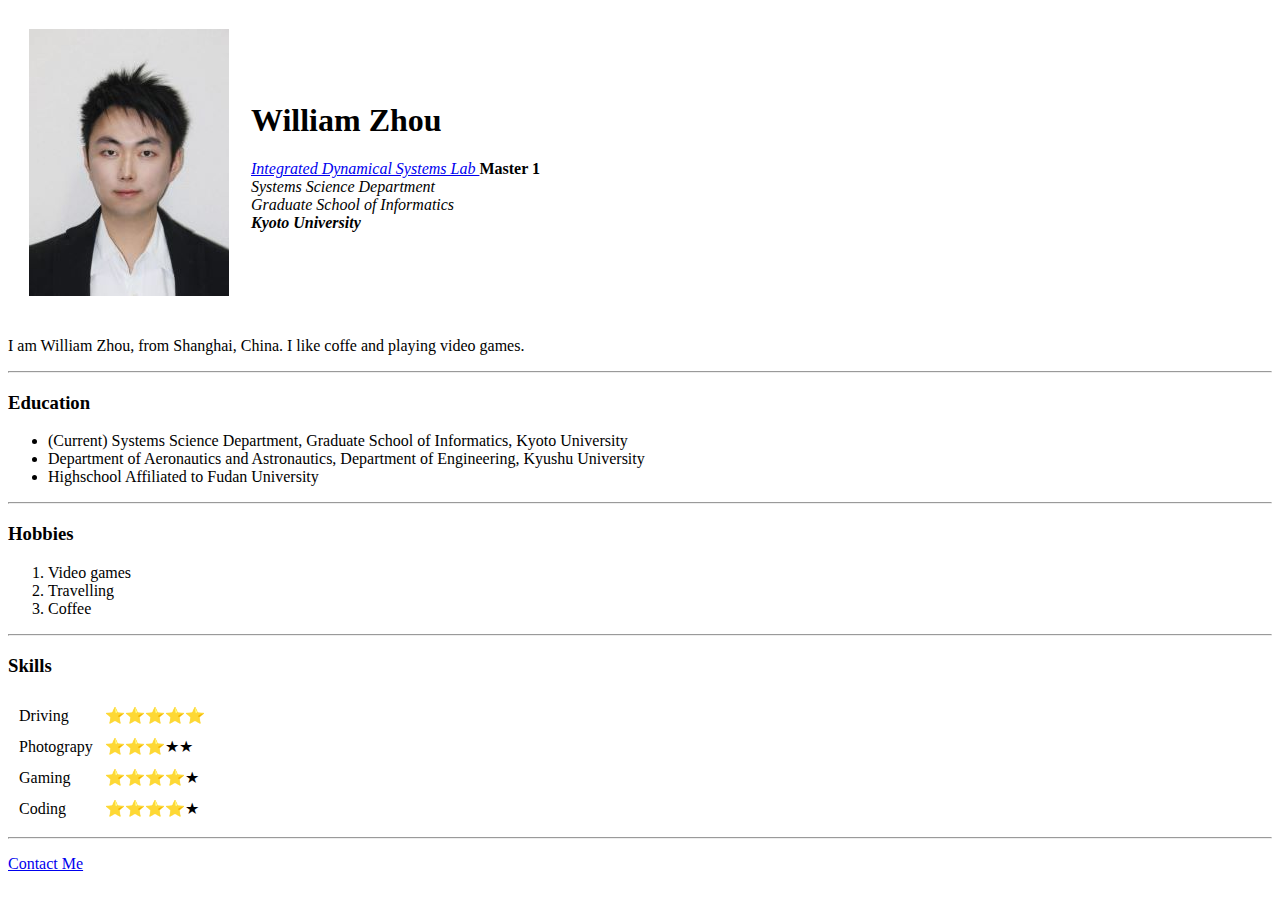
==== index.html @ 80af4d1c "Add initial CV website files" ====
<!DOCTYPE html>
<html lang="en" dir="ltr">

<head>
  <meta charset="utf-8">
  <title>William's Personal Site</title>
</head>

<body>
  <table cellspacing="20">
    <tr>
      <td><img src="image/Photo_Zhou_Junwei.jpg" alt="William profile picture"></td>
      <td>
        <h1>William Zhou</h1>
        <p><a href="http://www.ids.sys.i.kyoto-u.ac.jp/"><em>Integrated Dynamical Systems Lab </em></a>
          <strong>Master 1</strong> <br>
          <em>Systems Science Department</em><br>
          <em>Graduate School of Informatics</em><br>
          <em><strong>Kyoto University</strong></em><br>
        </p>
      </td>
    </tr>
  </table>
  <p>I am William Zhou, from Shanghai, China. I like coffe and playing video games.</p>
  <hr>
  <h3>Education</h3>
  <ul>
    <li>(Current) Systems Science Department, Graduate School of Informatics, Kyoto University</li>
    <li>Department of Aeronautics and Astronautics, Department of Engineering, Kyushu University</li>
    <li>Highschool Affiliated to Fudan University</li>
  </ul>
  <hr>
  <h3>Hobbies</h3>
  <ol>
    <li>Video games</li>
    <li>Travelling</li>
    <li>Coffee</li>
  </ol>
  <hr>
  <h3>Skills</h3>
  <table cellspacing="10">
    <tr>
      <td>Driving</td>
      <td>⭐⭐⭐⭐⭐</td>
    </tr>
    <tr>
      <td>Photograpy</td>
      <td>⭐⭐⭐★★</td>
    </tr>
    <tr>
      <td>Gaming</td>
      <td>⭐⭐⭐⭐★</td>
    </tr>
    <tr>
      <td>Coding</td>
      <td>⭐⭐⭐⭐★</td>
    </tr>
  </table>
  <hr>
  <p>
    <a href="contact.html">Contact Me</a>
  </p>
</body>

</html>
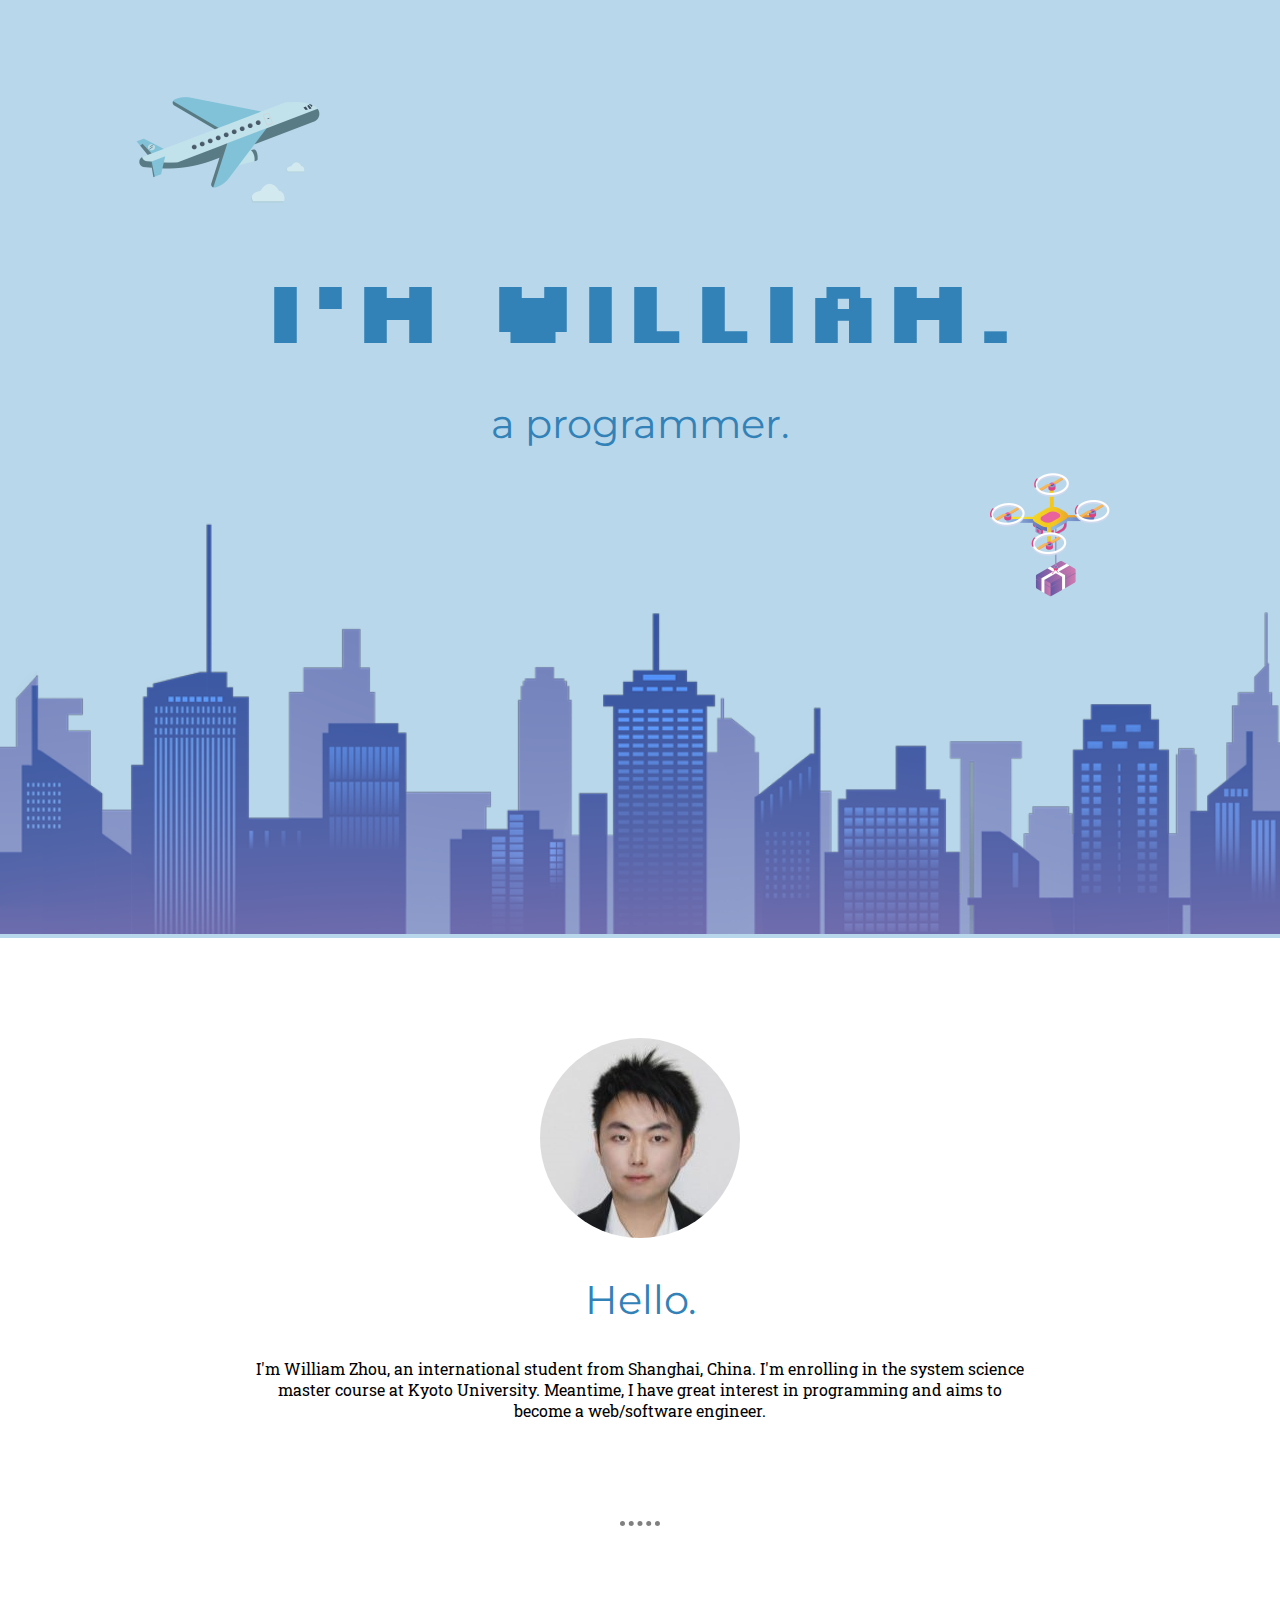
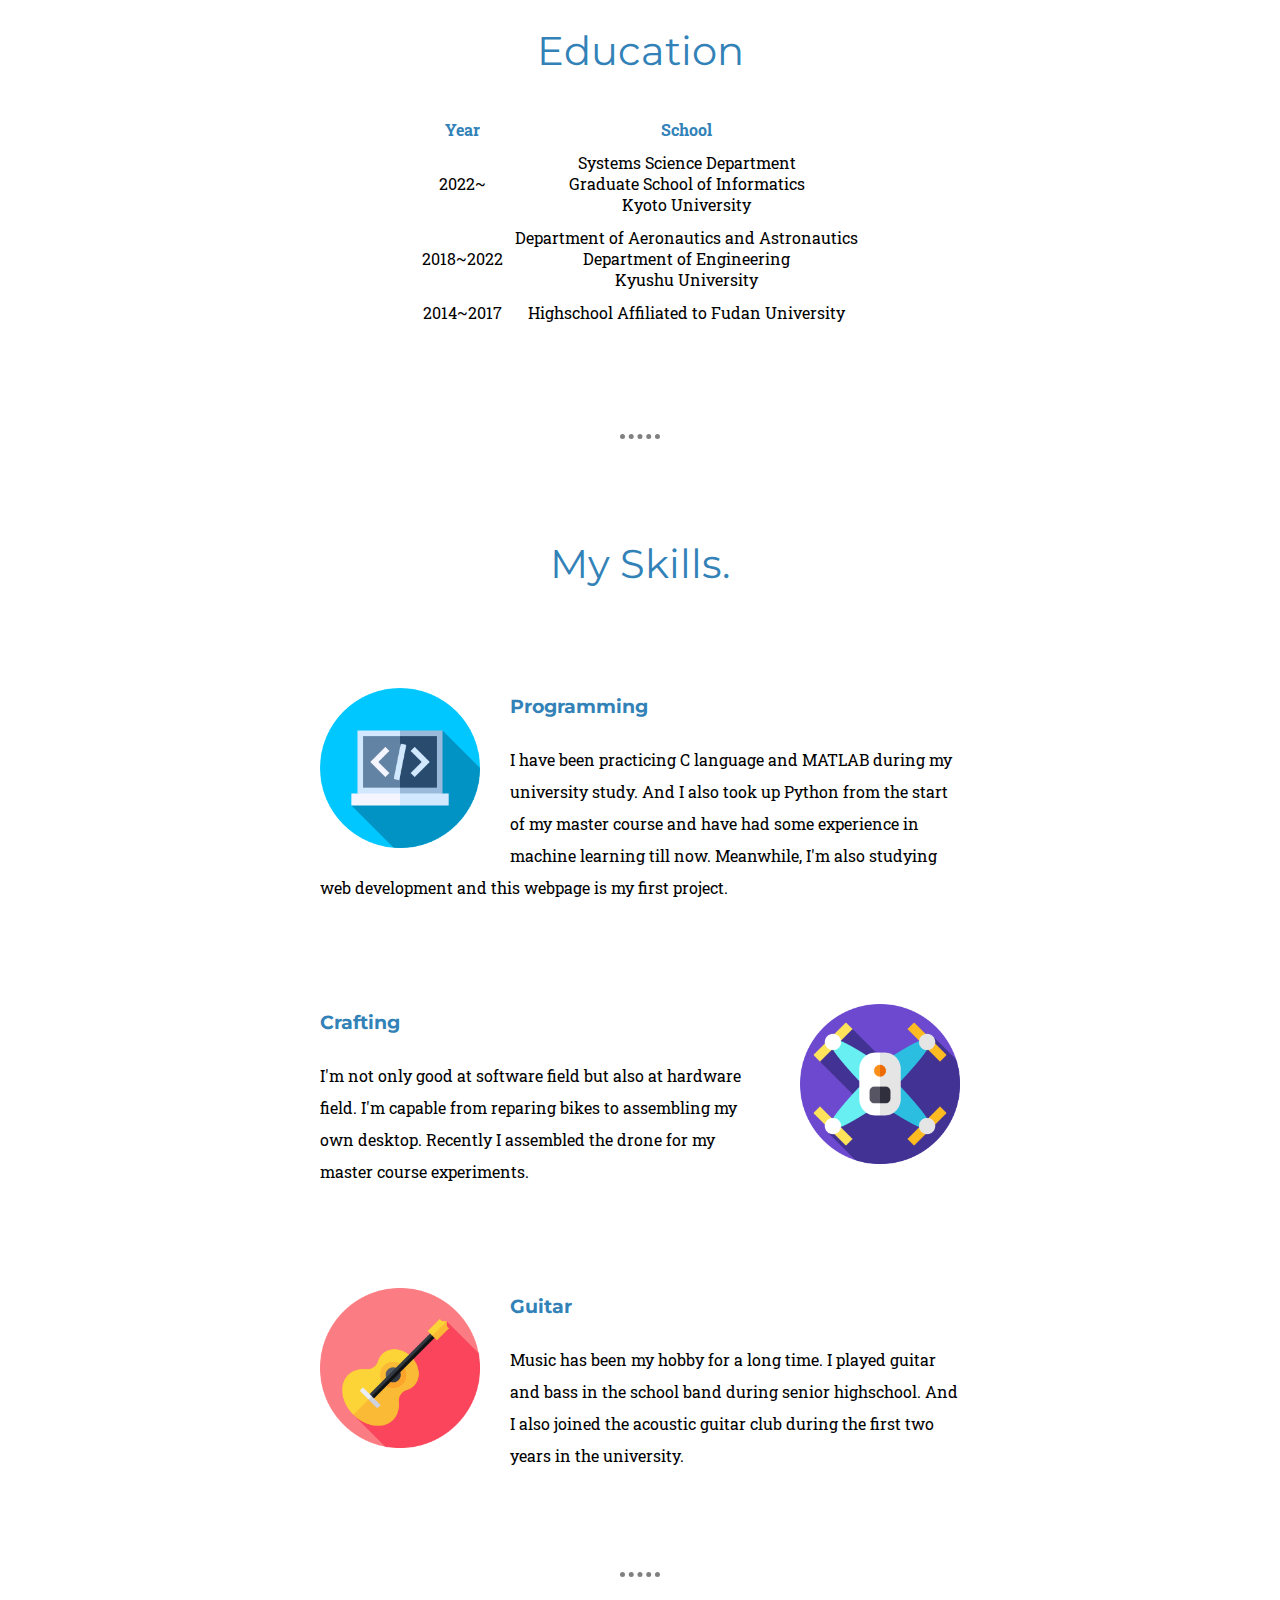
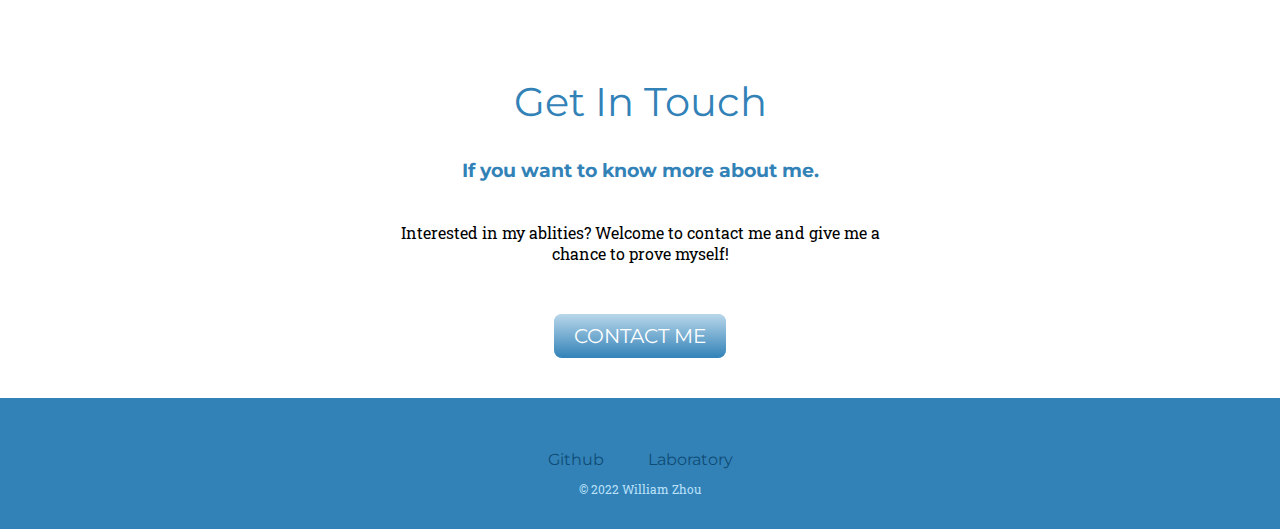
==== commit 5e80f9b5: "Totaly new update for the webpage" ====
--- a/index.html
+++ b/index.html
@@ -3,63 +3,89 @@
 
 <head>
   <meta charset="utf-8">
-  <title>William's Personal Site</title>
+  <title>William Zhou</title>
+  <link rel="stylesheet" href="css/styles.css">
+  <link rel="icon" href="favicon.ico">
+  <link rel="preconnect" href="https://fonts.googleapis.com">
+  <link rel="preconnect" href="https://fonts.gstatic.com" crossorigin>
+  <link href="https://fonts.googleapis.com/css2?family=Montserrat&family=Roboto+Slab&family=Silkscreen&display=swap" rel="stylesheet">
 </head>
 
 <body>
-  <table cellspacing="20">
-    <tr>
-      <td><img src="image/Photo_Zhou_Junwei.jpg" alt="William profile picture"></td>
-      <td>
-        <h1>William Zhou</h1>
-        <p><a href="http://www.ids.sys.i.kyoto-u.ac.jp/"><em>Integrated Dynamical Systems Lab </em></a>
-          <strong>Master 1</strong> <br>
-          <em>Systems Science Department</em><br>
-          <em>Graduate School of Informatics</em><br>
-          <em><strong>Kyoto University</strong></em><br>
-        </p>
-      </td>
-    </tr>
-  </table>
-  <p>I am William Zhou, from Shanghai, China. I like coffe and playing video games.</p>
-  <hr>
-  <h3>Education</h3>
-  <ul>
-    <li>(Current) Systems Science Department, Graduate School of Informatics, Kyoto University</li>
-    <li>Department of Aeronautics and Astronautics, Department of Engineering, Kyushu University</li>
-    <li>Highschool Affiliated to Fudan University</li>
-  </ul>
-  <hr>
-  <h3>Hobbies</h3>
-  <ol>
-    <li>Video games</li>
-    <li>Travelling</li>
-    <li>Coffee</li>
-  </ol>
-  <hr>
-  <h3>Skills</h3>
-  <table cellspacing="10">
-    <tr>
-      <td>Driving</td>
-      <td>⭐⭐⭐⭐⭐</td>
-    </tr>
-    <tr>
-      <td>Photograpy</td>
-      <td>⭐⭐⭐★★</td>
-    </tr>
-    <tr>
-      <td>Gaming</td>
-      <td>⭐⭐⭐⭐★</td>
-    </tr>
-    <tr>
-      <td>Coding</td>
-      <td>⭐⭐⭐⭐★</td>
-    </tr>
-  </table>
-  <hr>
-  <p>
-    <a href="contact.html">Contact Me</a>
-  </p>
+  <div class="top-container">
+    <img class="plane" src="images/plane.png" alt="plane-img">
+    <h1>I'm William.</h1>
+    <h2>a programmer.</h2>
+    <img class="cargodrone" src="images/cargodrone.png" alt="cargodrone-img">
+    <img class="city" src="images/city.png" alt="city-img">
+  </div>
+  <div class="middle-container">
+    <div class="profile">
+      <img class="profile-img" src="images/Photo_Zhou_Junwei.jpg" alt="profile-img">
+      <h2>Hello.</h2>
+
+      <p class="introduction">I'm William Zhou, an international student from Shanghai, China. I'm enrolling in the system science master course at Kyoto University. Meantime, I have great interest in programming and aims to become a web/software engineer.</p>
+    </div>
+    <hr>
+    <div class="education">
+      <h2>Education</h2>
+      <table class="school" cellspacing="10">
+        <thead>
+          <tr>
+            <th>Year</th>
+            <th>School</th>
+          </tr>
+        </thead>
+        <tbody>
+          <tr>
+            <td>2022~</td>
+            <td>Systems Science Department<br>Graduate School of Informatics<br>Kyoto University</td>
+          </tr>
+          <tr>
+            <td>2018~2022</td>
+            <td>Department of Aeronautics and Astronautics<br>Department of Engineering<br>Kyushu University</td>
+          </tr>
+          <tr>
+            <td>2014~2017</td>
+            <td>Highschool Affiliated to Fudan University</td>
+          </tr>
+        </tbody>
+      </table>
+    </div>
+    <hr>
+    <div class="skills">
+      <h2>My Skills.</h2>
+      <div class="skill-row">
+        <img class="icon-programming" src="images/programming.png" alt="programming-img">
+        <h3>Programming</h3>
+        <p>I have been practicing C language and MATLAB during my university study. And I also took up Python from the start of my master course and have had some experience in machine learning till now. Meanwhile, I'm also studying web development and this webpage is my first project. </p>
+      </div>
+      <div class="skill-row">
+        <img class="icon-drone" src="images/drone.png" alt="drone-img">
+        <h3>Crafting</h3>
+        <p>I'm not only good at software field but also at hardware field. I'm capable from reparing bikes to assembling my own desktop. Recently I assembled the drone for my master course experiments.</p>
+      </div>
+      <div class="skill-row">
+        <img class="icon-guitar" src="images/guitar.png" alt="guitar-img">
+        <h3>Guitar</h3>
+        <p>Music has been my hobby for a long time. I played guitar and bass in the school band during senior highschool. And I also joined the acoustic guitar club during the first two years in the university.</p>
+      </div>
+    </div>
+    <hr>
+    <div class="contact-me">
+      <h2>Get In Touch</h2>
+      <h3>If you want to know more about me.</h3>
+      <p class="contact-message">Interested in my ablities? Welcome to contact me and give me a chance to prove myself!</p>
+      <a class="btn" href="mailto:williamvg21@email.com">CONTACT ME</a>
+    </div>
+  </div>
+
+
+  <div class="bottom-container">
+    <a class="footer-link" href="https://github.com/VGSTU">Github</a>
+    <a class="footer-link" href="http://www.ids.sys.i.kyoto-u.ac.jp/members.html">Laboratory</a>
+    <p class="copyright">© 2022 William Zhou</p>
+  </div>
 </body>
 
 </html>
--- a/css/styles.css
+++ b/css/styles.css
@@ -0,0 +1,151 @@
+/*************TAG SELECTORS****************/
+a {
+  color: #0F4C75;
+  font-family: 'Montserrat', sans-serif;
+  margin: 10px 20px;
+  text-decoration: none;
+}
+
+a:hover {
+  color: #BBE1FA;
+}
+
+body {
+  margin: 0;
+  text-align: center;
+  font-family: 'Roboto Slab', serif;
+}
+
+h1 {
+  color: #3282B8;
+  margin: 50px auto 0 auto;
+  font-family: 'Silkscreen', cursive;
+  font-size: 5.625rem;
+}
+
+h2 {
+  color: #3282B8;
+  font-family: 'Montserrat', sans-serif;
+  font-size: 2.5rem;
+  font-weight: normal;
+}
+
+h3 {
+  color: #3282B8;
+  font-family: 'Montserrat', sans-serif;
+}
+
+hr {
+  border-style: none;
+  border-top: 5px dotted grey;
+  width: 40px;
+  margin: 100px auto;
+}
+
+table {
+  margin: auto;
+}
+
+thead {
+  color: #3282B8;
+}
+/*************CLASS SELECTORS****************/
+.bottom-container {
+  margin-top: 50px;
+  padding: 50px 0 20px;
+  background-color: #3282B8;
+}
+
+.cargodrone {
+  position: absolute;
+  right: 10%;
+  bottom: 300px;
+}
+
+.city {
+  width: 100%;
+}
+
+.contact-message {
+  width: 40%;
+  margin: 40px auto 60px;
+}
+
+.copyright {
+  color: #BBE1FA;
+  font-size: 0.75rem;
+}
+
+.introduction {
+  width: 60%;
+  margin: auto;
+}
+
+.icon-programming {
+  width: 25%;
+  float: left;
+  margin-right: 30px;
+}
+
+.icon-drone {
+  width: 25%;
+  float: right;
+  margin-left: 30px;
+}
+
+.icon-guitar {
+  width: 25%;
+  float: left;
+  margin-right: 30px;
+}
+
+.plane {
+  position: absolute;
+  left: 10%;
+  top: 50px;
+}
+
+.profile-img {
+  border-radius: 100%;
+  margin-top: 100px;
+}
+
+.skill-row {
+  width: 50%;
+  margin: 100px auto;
+  text-align: left;
+  line-height: 2;
+}
+
+.top-container {
+  background-color: #B9D7EA;
+  position: relative;
+  padding-top: 200px;
+}
+
+.btn {
+  background: #B9D7EA;
+  /*background-image: -webkit-linear-gradient(top, #B9D7EA, #3282B8);
+  background-image: -moz-linear-gradient(top, #B9D7EA, #3282B8);
+  background-image: -ms-linear-gradient(top, #B9D7EA, #3282B8);
+  background-image: -o-linear-gradient(top, #B9D7EA, #3282B8);*/
+  background-image: linear-gradient(to bottom, #B9D7EA, #3282B8);
+  -webkit-border-radius: 8;
+  -moz-border-radius: 8;
+  border-radius: 8px;
+  font-family: 'Montserrat', sans-serif;
+  color: #ffffff;
+  font-size: 20px;
+  padding: 10px 20px 10px 20px;
+  text-decoration: none;
+}
+
+.btn:hover {
+  background: #79DAE8;
+  /*background-image: -webkit-linear-gradient(top, #79DAE8, #0AA1DD);
+  background-image: -moz-linear-gradient(top, #79DAE8, #0AA1DD);
+  background-image: -ms-linear-gradient(top, #79DAE8, #0AA1DD);
+  background-image: -o-linear-gradient(top, #79DAE8, #0AA1DD);*/
+  background-image: linear-gradient(to bottom, #79DAE8, #0AA1DD);
+  text-decoration: none;
+}
